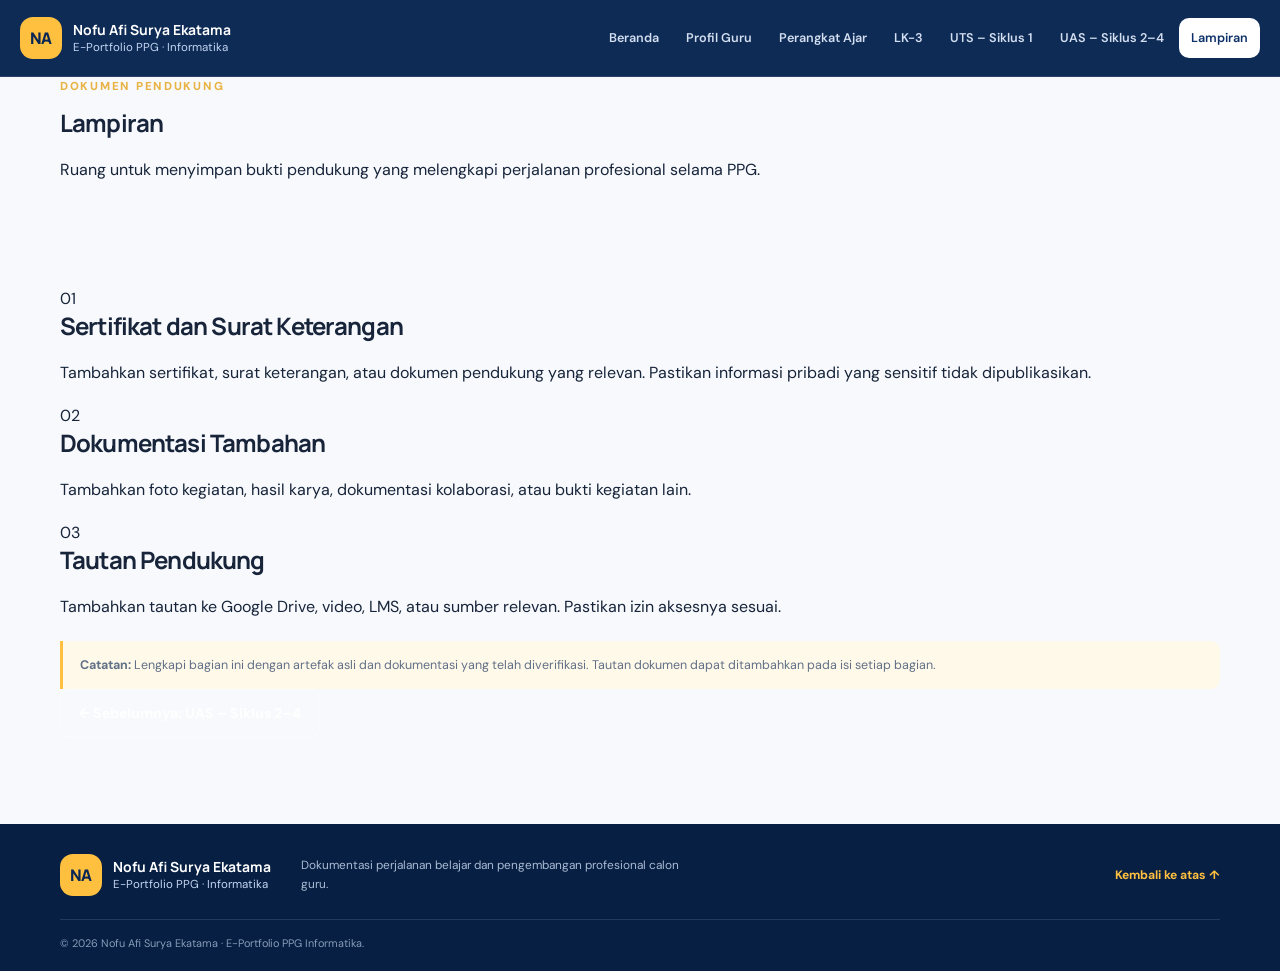
==== lampiran.html @ ca3ac175 "Add Lampiran portfolio page" ====
<!doctype html>
<html lang="id">
<head>
  <meta charset="utf-8">
  <meta name="viewport" content="width=device-width, initial-scale=1">
  <meta name="description" content="Lampiran — E-Portfolio PPG Informatika Nofu Afi Surya Ekatama.">
  <meta name="theme-color" content="#0b2f68">
  <title>Lampiran | E-Portfolio PPG Informatika</title>
  <link rel="stylesheet" href="style.css">
</head>
<body>
  <a class="skip-link" href="#konten">Lewati ke konten</a>
  <header class="site-header"><div class="nav-wrap">
    <a class="brand" href="index.html" aria-label="E-Portfolio Nofu Afi Surya Ekatama">
      <span class="brand-mark">NA</span><span class="brand-text"><strong>Nofu Afi Surya Ekatama</strong><small>E-Portfolio PPG · Informatika</small></span>
    </a>
    <button class="menu-toggle" id="menuToggle" aria-label="Buka navigasi" aria-expanded="false">☰</button>
    <nav class="main-nav" id="mainNav" aria-label="Navigasi utama">
        <a href="index.html">Beranda</a>
        <a href="profil.html">Profil Guru</a>
        <a href="perangkat-ajar.html">Perangkat Ajar</a>
        <a href="lk3.html">LK-3</a>
        <a href="uts-siklus-1.html">UTS – Siklus 1</a>
        <a href="uas-siklus-2-4.html">UAS – Siklus 2–4</a>
        <a class="active" href="lampiran.html">Lampiran</a>
    </nav>
  </div></header>
  <main id="konten">
    <section class="detail-hero"><div class="container">
      <p class="section-label">DOKUMEN PENDUKUNG</p><h1>Lampiran</h1><p>Ruang untuk menyimpan bukti pendukung yang melengkapi perjalanan profesional selama PPG.</p>
    </div></section>
    <section class="section detail-section"><div class="container detail-list">
      <article class="detail-card">
        <div class="detail-index">01</div>
        <div><h2>Sertifikat dan Surat Keterangan</h2>
        <p>Tambahkan sertifikat, surat keterangan, atau dokumen pendukung yang relevan. Pastikan informasi pribadi yang sensitif tidak dipublikasikan.</p>
        </div>
      </article>
      <article class="detail-card">
        <div class="detail-index">02</div>
        <div><h2>Dokumentasi Tambahan</h2>
        <p>Tambahkan foto kegiatan, hasil karya, dokumentasi kolaborasi, atau bukti kegiatan lain.</p>
        </div>
      </article>
      <article class="detail-card">
        <div class="detail-index">03</div>
        <div><h2>Tautan Pendukung</h2>
        <p>Tambahkan tautan ke Google Drive, video, LMS, atau sumber relevan. Pastikan izin aksesnya sesuai.</p>
        </div>
      </article>
      <p class="content-note"><strong>Catatan:</strong> Lengkapi bagian ini dengan artefak asli dan dokumentasi yang telah diverifikasi. Tautan dokumen dapat ditambahkan pada isi setiap bagian.</p>
      <div class="page-navigation"><a class="button outline-light" href="uas-siklus-2-4.html">← Sebelumnya: UAS – Siklus 2–4</a></div>
    </div></section>
  </main>
  <footer class="site-footer"><div class="container footer-inner">
    <a class="brand footer-brand" href="index.html"><span class="brand-mark">NA</span><span class="brand-text"><strong>Nofu Afi Surya Ekatama</strong><small>E-Portfolio PPG · Informatika</small></span></a>
    <p>Dokumentasi perjalanan belajar dan pengembangan profesional calon guru.</p><a class="back-top" href="#">Kembali ke atas ↑</a>
  </div><div class="container copyright">© <span id="year">2026</span> Nofu Afi Surya Ekatama · E-Portfolio PPG Informatika.</div></footer>
  <script src="script.js"></script>
</body></html>
---- style.css ----
@import url('https://fonts.googleapis.com/css2?family=DM+Sans:wght@400;500;600;700&family=Manrope:wght@400;500;600;700;800&display=swap');

:root {
  --navy: #0b2f68;
  --navy-deep: #082754;
  --blue: #154b91;
  --gold: #ffbf3f;
  --ink: #17243a;
  --muted: #64748b;
  --paper: #f7f9fc;
  --line: #e5eaf2;
  --white: #ffffff;
  --radius: 22px;
  --shadow: 0 18px 48px rgba(20, 45, 82, .09);
}
* { box-sizing: border-box; }
html { scroll-behavior: smooth; scroll-padding-top: 88px; }
body { margin: 0; font-family: "DM Sans", Arial, sans-serif; color: var(--ink); background: var(--paper); line-height: 1.65; }
a { color: inherit; text-decoration: none; }
button { font: inherit; }
.container { width: min(1160px, calc(100% - 48px)); margin: 0 auto; }
.skip-link { position: absolute; left: -9999px; top: 10px; z-index: 1000; background: white; padding: 10px 14px; border-radius: 8px; }
.skip-link:focus { left: 10px; }
.site-header { position: sticky; top: 0; z-index: 100; color: white; background: rgba(7, 37, 81, .97); border-bottom: 1px solid rgba(255,255,255,.1); backdrop-filter: blur(14px); }
.nav-wrap { width: min(1240px, calc(100% - 40px)); min-height: 76px; margin: auto; display: flex; align-items: center; justify-content: space-between; gap: 24px; }
.brand { display: flex; align-items: center; gap: 11px; flex-shrink: 0; }
.brand-mark { display: grid; place-items: center; width: 42px; height: 42px; color: var(--navy-deep); background: var(--gold); border-radius: 13px; font-family: Manrope, sans-serif; font-weight: 800; letter-spacing: -.05em; }
.brand-text { display: flex; flex-direction: column; line-height: 1.25; }
.brand-text strong { font-family: Manrope, sans-serif; font-size: .87rem; }
.brand-text small { color: #c3d5f1; font-size: .72rem; margin-top: 3px; }
.main-nav { display: flex; align-items: center; gap: 3px; }
.main-nav a { color: #d3def0; font-weight: 600; font-size: .79rem; padding: 10px 12px; border-radius: 10px; transition: .2s ease; white-space: nowrap; }
.main-nav a:hover, .main-nav a.active { color: var(--navy); background: white; }
.menu-toggle { display: none; border: 1px solid rgba(255,255,255,.25); background: transparent; color: white; border-radius: 10px; padding: 8px 12px; cursor: pointer; }
.hero { position: relative; overflow: hidden; color: white; background: linear-gradient(115deg, #0b2f68 0%, #103f82 58%, #18519a 100%); }
.hero-pattern { position: absolute; inset: 0; pointer-events: none; opacity: .2; background-image: radial-gradient(rgba(255,255,255,.55) .8px, transparent .8px); background-size: 20px 20px; mask-image: linear-gradient(90deg, transparent 25%, black 100%); }
.hero-grid { position: relative; display: grid; grid-template-columns: 1.2fr .8fr; gap: 50px; align-items: center; padding-top: 74px; padding-bottom: 65px; }
.hero-copy { max-width: 690px; }
.eyebrows { display: flex; flex-wrap: wrap; gap: 8px; margin-bottom: 26px; }
.eyebrows span { font-size: .75rem; font-weight: 700; color: #f7faff; border: 1px solid rgba(255,255,255,.25); background: rgba(255,255,255,.08); padding: 5px 12px; border-radius: 999px; }
.overline, .section-label { font-size: .72rem; font-weight: 800; letter-spacing: .15em; color: #e8b344; margin: 0 0 13px; }
h1, h2, h3, p { margin-top: 0; }
h1, h2, h3 { font-family: Manrope, "DM Sans", sans-serif; line-height: 1.18; letter-spacing: -.035em; }
.hero h1 { font-size: clamp(2.55rem, 4.6vw, 4.4rem); margin-bottom: 22px; font-weight: 800; }
.hero h1 em { color: var(--gold); font-style: normal; }
.hero-copy h2 { font-size: 1.2rem; margin-bottom: 3px; letter-spacing: -.02em; }
.role { color: #ffcf64; font-weight: 700; margin-bottom: 17px; }
.intro { max-width: 650px; color: #e0eafb; font-size: 1.02rem; line-height: 1.85; }
.hero-actions { display: flex; flex-wrap: wrap; gap: 12px; margin-top: 27px; }
.button { display: inline-flex; align-items: center; justify-content: center; gap: 10px; min-height: 46px; padding: 12px 18px; border-radius: 11px; font-weight: 700; font-size: .88rem; transition: transform .2s, box-shadow .2s, background .2s; }
.button:hover { transform: translateY(-2px); }
.button.primary { color: #18345b; background: var(--gold); box-shadow: 0 8px 22px rgba(255,191,63,.18); }
.button.primary:hover { background: #ffd16d; }
.button.outline-light { border: 1px solid rgba(255,255,255,.38); color: white; background: rgba(255,255,255,.04); }
.button.outline-light:hover { background: rgba(255,255,255,.12); }
.hero-note { margin-top: 27px; color: #c9d9f0; font-size: .78rem; display: flex; align-items: center; gap: 9px; }
.status-dot { width: 8px; height: 8px; background: #79d6ad; border-radius: 50%; box-shadow: 0 0 0 4px rgba(121,214,173,.12); }
.hero-visual { position: relative; width: min(100%, 390px); justify-self: center; padding: 12px 16px 24px 0; }
.photo-frame { position: relative; z-index: 2; aspect-ratio: 4 / 4.55; padding: 10px; background: white; border-radius: 23px; box-shadow: 20px 20px 0 rgba(255,191,63,.78); transform: rotate(1deg); }
.photo-placeholder { height: 100%; width: 100%; display: flex; flex-direction: column; align-items: center; justify-content: center; gap: 12px; text-align: center; border-radius: 15px; color: #45618a; background: linear-gradient(145deg, #eaf0f8, #d7e2f0); padding: 25px; }
.avatar-symbol { display: grid; place-items: center; width: 125px; height: 125px; border-radius: 50%; color: #9aabc4; background: rgba(255,255,255,.55); }
.avatar-symbol svg { width: 90px; }
.photo-placeholder strong { color: #28436c; font-family: Manrope, sans-serif; font-size: 1rem; }
.photo-placeholder span { max-width: 190px; font-size: .75rem; }
.frame-label { position: absolute; bottom: 22px; left: 22px; padding: 7px 10px; border-radius: 7px; color: white; background: var(--navy); font-size: .6rem; letter-spacing: .11em; font-weight: 800; }
.floating-card { position: absolute; z-index: 3; bottom: 0; left: -42px; display: flex; align-items: center; gap: 11px; padding: 14px 16px; background: white; color: var(--ink); border-radius: 15px; box-shadow: var(--shadow); }
.floating-icon { display: grid; place-items: center; width: 35px; height: 35px; border-radius: 11px; color: #8b5d00; background: #fff1c9; font-size: 1.2rem; }
.floating-card span:last-child { display: flex; flex-direction: column; line-height: 1.4; }
.floating-card strong { font-size: .77rem; }
.floating-card small { color: var(--muted); font-size: .66rem; margin-top: 3px; }
.decor { position: absolute; border: 1px solid rgba(255,255,255,.2); border-radius: 50%; }
.decor-one { width: 150px; height: 150px; top: -18px; right: -23px; }
.decor-two { width: 75px; height: 75px; bottom: 34px; right: -45px; }
.hero-bottom { position: relative; display: flex; align-items: center; gap: 13px; border-top: 1px solid rgba(255,255,255,.16); padding-top: 19px; padding-bottom: 20px; color: #c8d8ef; font-size: .75rem; }
.bottom-separator { color: var(--gold); }
.section { padding: 86px 0; }
.welcome { padding-top: 0; }
.welcome-card { position: relative; display: grid; grid-template-columns: .85fr 1.15fr; gap: 45px; padding: 38px 42px; background: white; border: 1px solid #edf0f5; border-radius: var(--radius); box-shadow: var(--shadow); transform: translateY(34px); margin-bottom: 34px; }
.welcome-heading h2 { max-width: 420px; margin-bottom: 0; font-size: clamp(1.6rem, 3vw, 2.25rem); }
.welcome-heading h2 span, .section-heading h2 span, .next-card h2 span { color: #2460a7; }
.welcome-copy { align-self: center; color: #5b687c; font-size: .93rem; }
.welcome-copy p { margin-bottom: 13px; }
.text-link, .card-link { display: inline-flex; align-items: center; gap: 9px; color: #174f92; font-weight: 800; font-size: .82rem; }
.section-heading { display: flex; align-items: end; justify-content: space-between; gap: 35px; margin-bottom: 34px; }
.section-heading h2, .next-card h2 { font-size: clamp(1.8rem, 3.2vw, 2.7rem); margin-bottom: 0; max-width: 600px; }
.section-description { max-width: 390px; color: var(--muted); font-size: .88rem; margin-bottom: 2px; }
.journey-section { padding-top: 84px; }
.journey-grid { display: grid; grid-template-columns: repeat(4, 1fr); gap: 17px; }
.journey-card { padding: 25px 22px 22px; border: 1px solid var(--line); border-radius: 18px; background: white; transition: transform .22s, box-shadow .22s; }
.journey-card:hover { transform: translateY(-5px); box-shadow: var(--shadow); }
.card-icon { display: grid; place-items: center; width: 45px; height: 45px; border-radius: 13px; margin-bottom: 24px; font-family: Manrope, sans-serif; font-weight: 800; }
.card-icon.blue { color: #205a9c; background: #e7f0ff; }
.card-icon.gold { color: #8c6200; background: #fff2cb; }
.card-icon.teal { color: #137c79; background: #dff8f2; }
.card-icon.violet { color: #6b4db0; background: #eee8ff; }
.card-tag, .work-category { color: #748198; font-size: .64rem; letter-spacing: .1em; font-weight: 800; margin-bottom: 8px; }
.journey-card h3 { font-size: 1.17rem; margin-bottom: 10px; }
.journey-card p:not(.card-tag) { min-height: 100px; color: var(--muted); font-size: .82rem; line-height: 1.75; }
.card-link { margin-top: 5px; font-size: .76rem; }
.practice-section { color: white; background: var(--navy-deep); position: relative; overflow: hidden; }
.practice-section::after { content: ""; position: absolute; width: 470px; height: 470px; border: 1px solid rgba(255,255,255,.08); border-radius: 50%; right: -140px; top: -210px; box-shadow: 0 0 0 55px rgba(255,255,255,.025), 0 0 0 110px rgba(255,255,255,.02); }
.practice-grid { position: relative; z-index: 1; display: grid; grid-template-columns: 1fr .85fr; gap: 80px; align-items: center; }
.light-label { color: var(--gold); }
.practice-copy h2 { font-size: clamp(1.9rem, 3.4vw, 2.8rem); margin-bottom: 20px; }
.practice-copy h2 span { color: var(--gold); }
.practice-copy > p:not(.section-label) { color: #d2def0; font-size: .92rem; line-height: 1.85; }
.practice-points { display: grid; gap: 18px; margin-top: 28px; }
.practice-points > div { display: flex; gap: 13px; align-items: flex-start; }
.check { display: grid; place-items: center; flex-shrink: 0; width: 27px; height: 27px; border-radius: 50%; color: var(--navy); background: var(--gold); font-size: .85rem; font-weight: 800; }
.practice-points span:last-child { display: flex; flex-direction: column; }
.practice-points strong { font-size: .88rem; }
.practice-points small { color: #b8c9e2; font-size: .78rem; margin-top: 3px; }
.practice-panel { border: 1px solid rgba(255,255,255,.17); border-radius: 19px; background: rgba(255,255,255,.06); overflow: hidden; box-shadow: 0 25px 70px rgba(0,0,0,.12); }
.panel-top { display: flex; align-items: center; gap: 6px; padding: 15px 18px; border-bottom: 1px solid rgba(255,255,255,.12); }
.panel-dot { width: 7px; height: 7px; border-radius: 50%; background: #7186a8; }
.panel-top small { margin-left: auto; color: #b5c7e2; font-size: .6rem; letter-spacing: .12em; }
.panel-content { padding: 34px 30px 29px; }
.panel-number { color: var(--gold); font-size: .67rem; font-weight: 800; letter-spacing: .12em; }
.panel-content h3 { font-size: 1.55rem; margin: 16px 0 12px; }
.panel-content p { color: #d0dced; font-size: .86rem; line-height: 1.85; }
.panel-line { width: 55px; height: 3px; background: var(--gold); border-radius: 3px; margin: 25px 0 17px; }
.panel-caption { color: #b7c9e2; font-size: .7rem; }
.works-section { background: #fff; }
.work-list { display: grid; gap: 14px; }
.work-item { display: grid; grid-template-columns: 62px 1fr; gap: 20px; padding: 24px; border: 1px solid var(--line); border-radius: 17px; background: #fff; }
.work-number { display: grid; place-items: center; width: 52px; height: 52px; border-radius: 15px; color: #1b5599; background: #edf4ff; font-family: Manrope, sans-serif; font-weight: 800; font-size: 1.1rem; }
.work-category { display: block; margin-bottom: 5px; }
.work-content h3 { margin-bottom: 8px; font-size: 1.18rem; }
.work-content p { max-width: 850px; color: var(--muted); font-size: .86rem; margin-bottom: 13px; }
.pills { display: flex; flex-wrap: wrap; gap: 7px; }
.pills span { color: #4f6179; background: #f2f5f9; padding: 4px 9px; border-radius: 999px; font-size: .67rem; font-weight: 600; }
.content-note { margin: 20px 0 0; padding: 14px 17px; border-left: 3px solid var(--gold); color: #617087; background: #fff9e9; font-size: .78rem; border-radius: 0 9px 9px 0; }
.reflection-section { background: #f0f4fa; }
.reflection-inner { max-width: 850px; text-align: center; }
.reflection-quote { height: 58px; color: #e5b23f; font-family: Georgia, serif; font-size: 6rem; line-height: 1; }
.reflection-inner h2 { font-size: clamp(1.7rem, 3.4vw, 2.65rem); line-height: 1.4; margin-bottom: 22px; }
.reflection-inner h2 span { color: #245d9f; }
.reflection-text { max-width: 690px; margin: 0 auto 19px; color: #637087; font-size: .92rem; }
.reflection-signature { color: #1a4c89; font-weight: 800; font-size: .83rem; }
.next-section { padding: 65px 0; }
.next-card { display: flex; justify-content: space-between; align-items: center; gap: 35px; padding: 36px 40px; border: 1px solid var(--line); border-radius: var(--radius); background: white; }
.next-card h2 { font-size: clamp(1.6rem, 2.8vw, 2.2rem); margin-bottom: 10px; }
.next-card p:not(.section-label) { color: var(--muted); max-width: 720px; font-size: .85rem; margin-bottom: 0; }
.next-card .section-label { margin-bottom: 9px; }
.site-footer { color: #d2deef; background: #071f43; padding: 30px 0 18px; }
.footer-inner { display: grid; grid-template-columns: auto 1fr auto; align-items: center; gap: 30px; padding-bottom: 23px; }
.footer-brand .brand-text strong { color: white; }
.footer-inner > p { max-width: 400px; margin: 0; color: #aabbd4; font-size: .74rem; }
.back-top { color: var(--gold); font-weight: 700; font-size: .76rem; white-space: nowrap; }
.copyright { border-top: 1px solid rgba(255,255,255,.12); padding-top: 15px; color: #879cb9; font-size: .68rem; }
@media (max-width: 1080px) {
  .nav-wrap { width: min(100% - 30px, 1240px); }
  .main-nav a { padding: 9px 8px; font-size: .72rem; }
  .brand-text strong { font-size: .78rem; }
  .hero-grid { gap: 28px; }
  .journey-grid { grid-template-columns: repeat(2, 1fr); }
  .journey-card p:not(.card-tag) { min-height: 65px; }
  .practice-grid { gap: 45px; }
}
@media (max-width: 800px) {
  .nav-wrap { min-height: 68px; }
  .menu-toggle { display: block; }
  .main-nav { display: none; position: absolute; left: 15px; right: 15px; top: calc(100% + 1px); padding: 10px; flex-direction: column; align-items: stretch; background: #082754; border: 1px solid rgba(255,255,255,.14); border-radius: 0 0 15px 15px; box-shadow: 0 20px 35px rgba(0,0,0,.2); }
  .main-nav.open { display: flex; }
  .main-nav a { font-size: .84rem; padding: 11px 13px; }
  .hero-grid { grid-template-columns: 1fr; padding-top: 53px; gap: 44px; }
  .hero-copy { max-width: 100%; }
  .hero-visual { width: min(76%, 340px); margin-bottom: 20px; }
  .floating-card { left: -25px; }
  .hero-bottom { flex-wrap: wrap; }
  .welcome-card { grid-template-columns: 1fr; gap: 20px; padding: 28px; }
  .section-heading { align-items: flex-start; flex-direction: column; gap: 13px; }
  .section-description { max-width: 650px; }
  .practice-grid { grid-template-columns: 1fr; gap: 35px; }
  .practice-panel { max-width: 580px; }
  .next-card { align-items: flex-start; flex-direction: column; padding: 29px; }
  .footer-inner { grid-template-columns: 1fr; gap: 17px; }
}
@media (max-width: 520px) {
  .container { width: calc(100% - 32px); }
  .nav-wrap { width: calc(100% - 28px); }
  .brand-mark { width: 38px; height: 38px; }
  .brand-text strong { font-size: .73rem; }
  .brand-text small { font-size: .65rem; }
  .hero-grid { padding-top: 42px; padding-bottom: 43px; }
  .hero h1 { font-size: clamp(2.35rem, 11vw, 3.2rem); }
  .hero-copy h2 { font-size: 1.05rem; }
  .intro { font-size: .92rem; }
  .hero-visual { width: 78%; }
  .floating-card { left: -22px; padding: 10px 11px; }
  .floating-card strong { font-size: .69rem; }
  .floating-card small { font-size: .59rem; }
  .avatar-symbol { width: 95px; height: 95px; }
  .avatar-symbol svg { width: 72px; }
  .section { padding: 61px 0; }
  .welcome { padding-top: 0; }
  .welcome-card { transform: translateY(24px); padding: 23px; }
  .journey-section { padding-top: 70px; }
  .journey-grid { grid-template-columns: 1fr; }
  .journey-card { padding: 22px; }
  .journey-card p:not(.card-tag) { min-height: auto; }
  .work-item { grid-template-columns: 42px 1fr; gap: 13px; padding: 17px; }
  .work-number { width: 40px; height: 40px; border-radius: 12px; }
  .work-content h3 { font-size: 1.02rem; }
  .work-content p { font-size: .8rem; }
  .panel-content { padding: 26px 22px; }
  .reflection-inner h2 { font-size: 1.55rem; }
  .next-section { padding: 42px 0; }
  .hero-bottom { font-size: .68rem; gap: 8px; }
}
@media (prefers-reduced-motion: reduce) {
  html { scroll-behavior: auto; }
  *, *::before, *::after { transition-duration: .01ms !important; animation-duration: .01ms !important; }
}
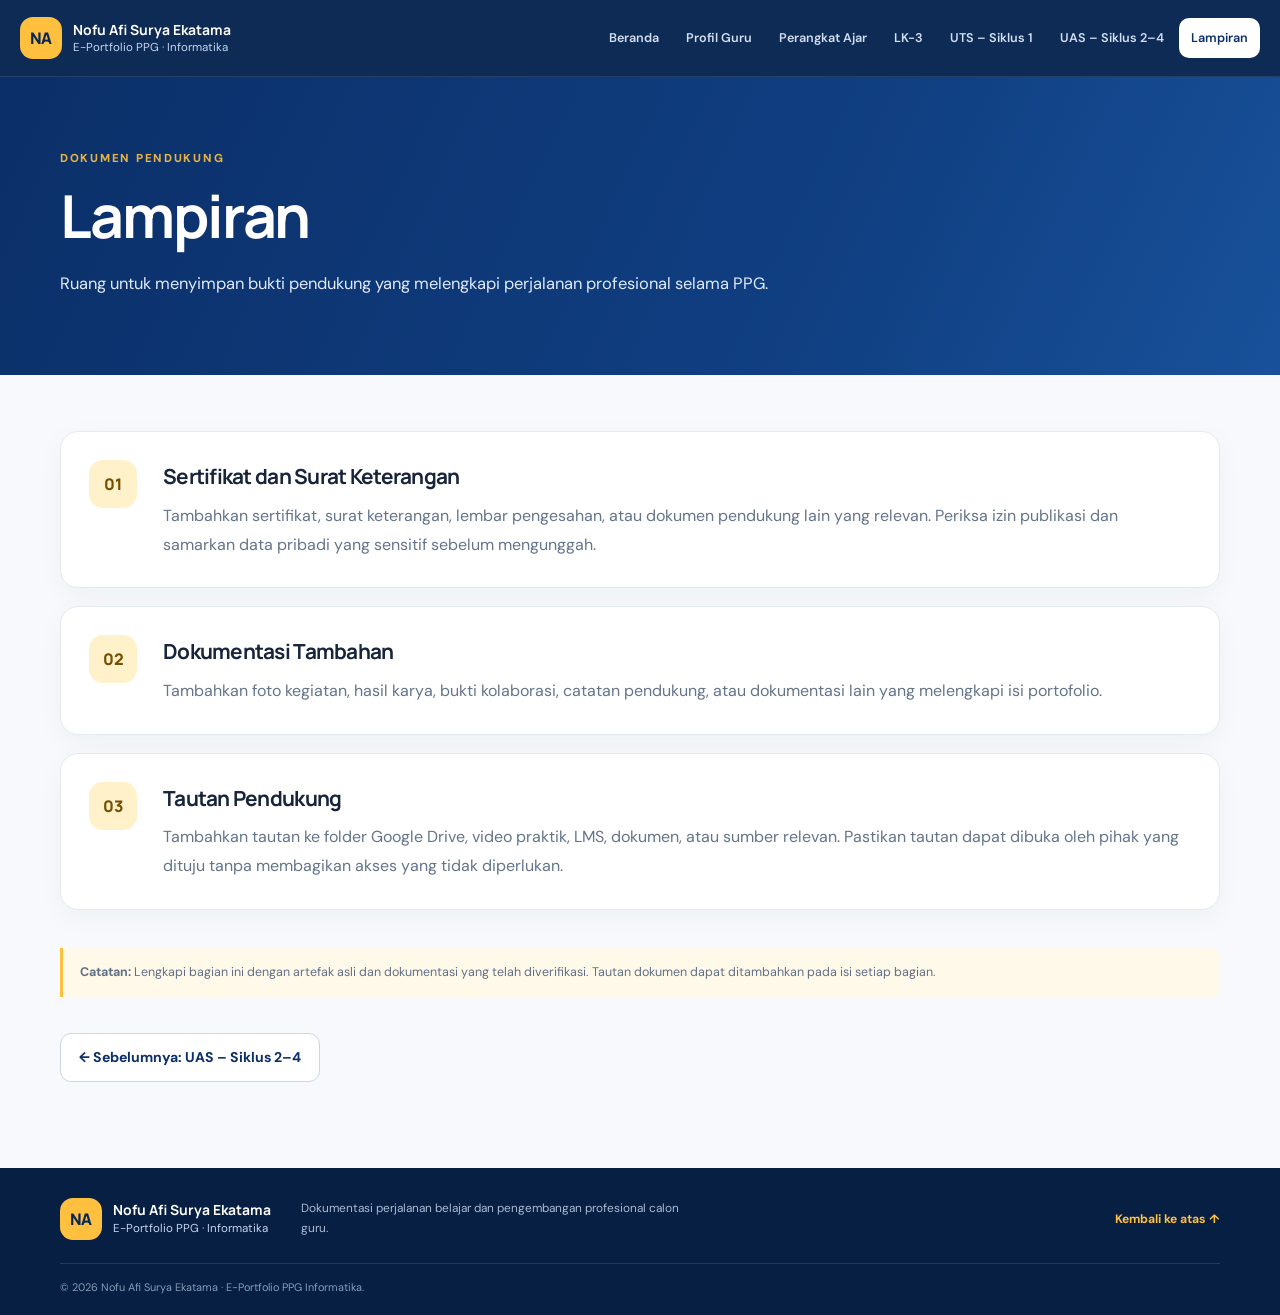
==== commit 548aa477: "Refine portfolio requirements and evidence sections" ====
--- a/lampiran.html
+++ b/lampiran.html
@@ -33,19 +33,19 @@
       <article class="detail-card">
         <div class="detail-index">01</div>
         <div><h2>Sertifikat dan Surat Keterangan</h2>
-        <p>Tambahkan sertifikat, surat keterangan, atau dokumen pendukung yang relevan. Pastikan informasi pribadi yang sensitif tidak dipublikasikan.</p>
+        <p>Tambahkan sertifikat, surat keterangan, lembar pengesahan, atau dokumen pendukung lain yang relevan. Periksa izin publikasi dan samarkan data pribadi yang sensitif sebelum mengunggah.</p>
         </div>
       </article>
       <article class="detail-card">
         <div class="detail-index">02</div>
         <div><h2>Dokumentasi Tambahan</h2>
-        <p>Tambahkan foto kegiatan, hasil karya, dokumentasi kolaborasi, atau bukti kegiatan lain.</p>
+        <p>Tambahkan foto kegiatan, hasil karya, bukti kolaborasi, catatan pendukung, atau dokumentasi lain yang melengkapi isi portofolio.</p>
         </div>
       </article>
       <article class="detail-card">
         <div class="detail-index">03</div>
         <div><h2>Tautan Pendukung</h2>
-        <p>Tambahkan tautan ke Google Drive, video, LMS, atau sumber relevan. Pastikan izin aksesnya sesuai.</p>
+        <p>Tambahkan tautan ke folder Google Drive, video praktik, LMS, dokumen, atau sumber relevan. Pastikan tautan dapat dibuka oleh pihak yang dituju tanpa membagikan akses yang tidak diperlukan.</p>
         </div>
       </article>
       <p class="content-note"><strong>Catatan:</strong> Lengkapi bagian ini dengan artefak asli dan dokumentasi yang telah diverifikasi. Tautan dokumen dapat ditambahkan pada isi setiap bagian.</p>
--- a/style.css
+++ b/style.css
@@ -212,3 +212,25 @@
   html { scroll-behavior: auto; }
   *, *::before, *::after { transition-duration: .01ms !important; animation-duration: .01ms !important; }
 }
+
+
+/* Halaman detail portofolio */
+.detail-hero { color: white; background: linear-gradient(115deg, #0b2f68 0%, #103f82 65%, #18519a 100%); padding: 72px 0 76px; }
+.detail-hero h1 { font-size: clamp(2.3rem, 5vw, 3.7rem); margin: 0 0 18px; }
+.detail-hero p:not(.section-label) { max-width: 760px; color: #e0eafb; font-size: 1.03rem; line-height: 1.85; margin-bottom: 0; }
+.detail-section { padding-top: 56px; }
+.detail-list { display: grid; gap: 18px; }
+.detail-card { display: grid; grid-template-columns: 54px 1fr; gap: 20px; padding: 28px; border: 1px solid var(--line); border-radius: 18px; background: white; box-shadow: 0 8px 28px rgba(20,45,82,.04); }
+.detail-index { display: grid; place-items: center; width: 48px; height: 48px; border-radius: 14px; background: #fff1c9; color: #765000; font-family: Manrope,sans-serif; font-weight: 800; }
+.detail-card h2 { font-size: 1.3rem; margin: 4px 0 13px; }
+.detail-card p { color: var(--muted); margin: 0 0 9px; line-height: 1.8; }
+.detail-card p:last-child { margin-bottom: 0; }
+.page-navigation { display: flex; justify-content: space-between; align-items: center; flex-wrap: wrap; gap: 12px; margin-top: 18px; }
+.page-navigation .outline-light { color: var(--navy); border-color: #c9d6e8; background: white; }
+.page-navigation .outline-light:hover { background: #eef4fc; }
+@media (max-width: 760px) {
+  .detail-hero { padding: 52px 0 56px; }
+  .detail-card { grid-template-columns: 1fr; padding: 22px; gap: 12px; }
+  .page-navigation { align-items: stretch; flex-direction: column; }
+  .page-navigation .button { width: 100%; }
+}
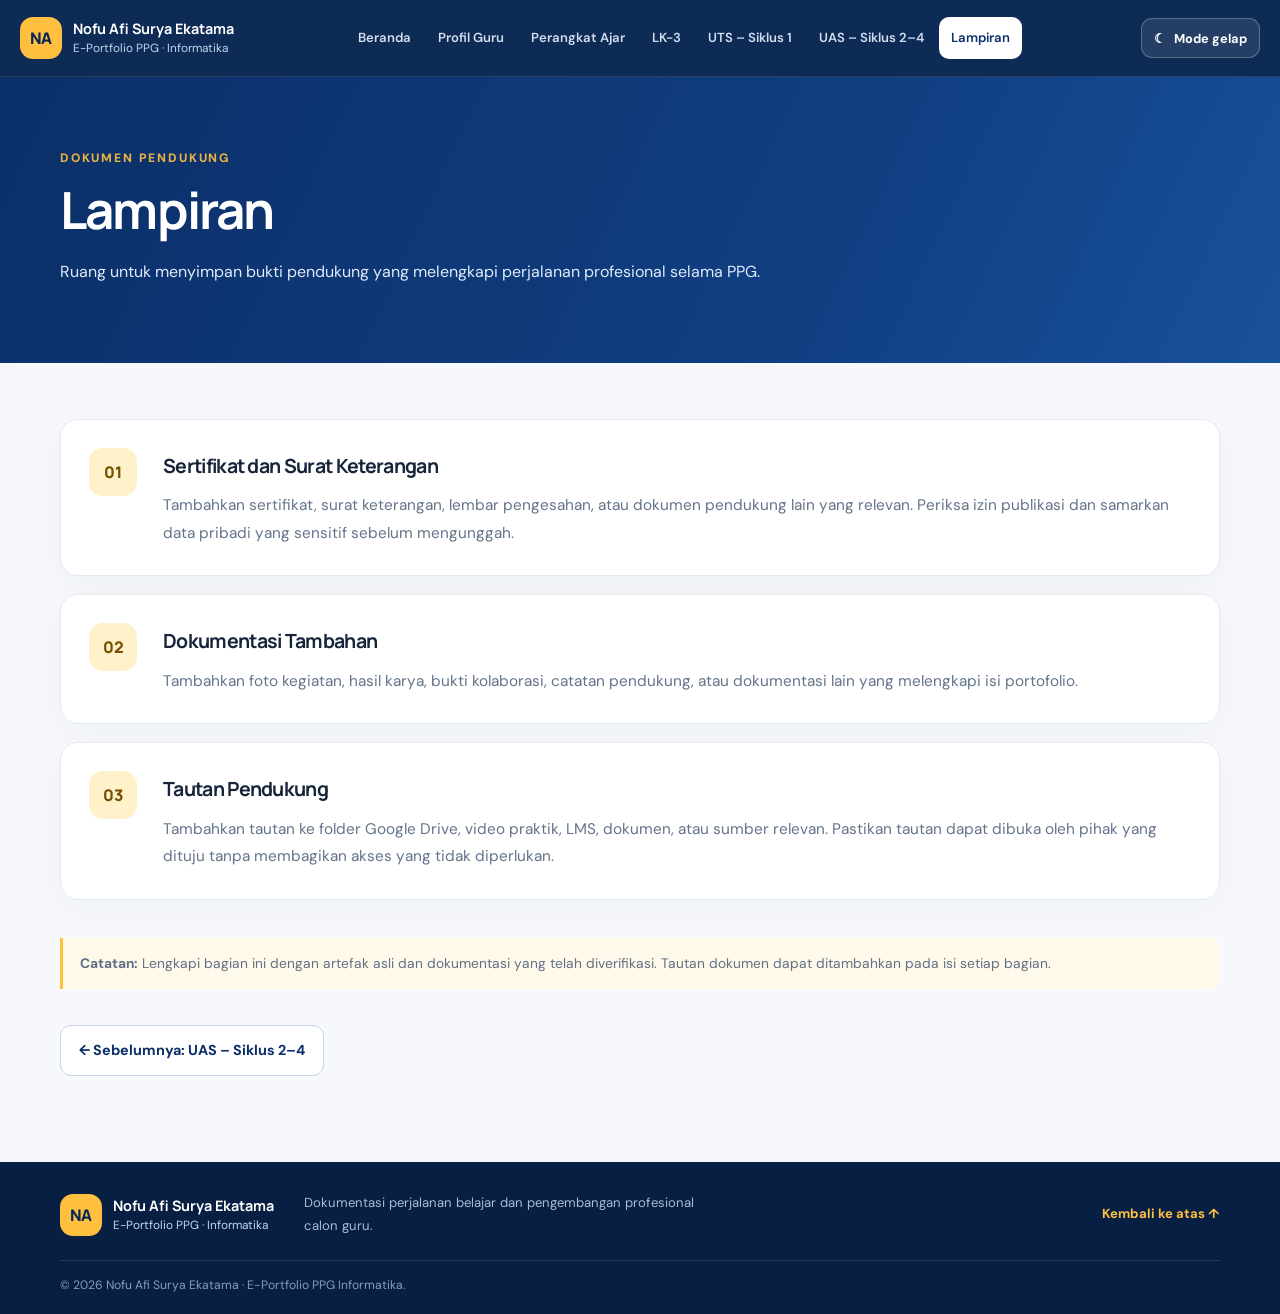
==== commit a1a64bd6: "Refresh shared portfolio script cache" ====
--- a/lampiran.html
+++ b/lampiran.html
@@ -56,5 +56,5 @@
     <a class="brand footer-brand" href="index.html"><span class="brand-mark">NA</span><span class="brand-text"><strong>Nofu Afi Surya Ekatama</strong><small>E-Portfolio PPG · Informatika</small></span></a>
     <p>Dokumentasi perjalanan belajar dan pengembangan profesional calon guru.</p><a class="back-top" href="#">Kembali ke atas ↑</a>
   </div><div class="container copyright">© <span id="year">2026</span> Nofu Afi Surya Ekatama · E-Portfolio PPG Informatika.</div></footer>
-  <script src="script.js"></script>
+  <script src="script.js?v=20261021"></script>
 </body></html>
--- a/style.css
+++ b/style.css
@@ -234,3 +234,328 @@
   .page-navigation { align-items: stretch; flex-direction: column; }
   .page-navigation .button { width: 100%; }
 }
+
+
+/* Editor konten portofolio: konsisten dengan palet UMS */
+.editor-toolbar { position: relative; z-index: 10; background: #fff; border-bottom: 1px solid #e5eaf2; box-shadow: 0 6px 20px rgba(8,39,84,.05); }
+.editor-toolbar-inner { width: min(1160px, calc(100% - 40px)); margin: auto; padding: 17px 0 12px; display: flex; align-items: center; justify-content: space-between; gap: 18px; }
+.editor-copy { display: flex; flex-direction: column; gap: 3px; min-width: 185px; }
+.editor-copy strong { color: var(--navy-deep); font-family: Manrope,sans-serif; font-size: .9rem; }
+.editor-copy span { color: var(--muted); font-size: .72rem; line-height: 1.5; }
+.editor-actions { display: flex; flex-wrap: wrap; align-items: center; gap: 7px; }
+.editor-btn { border: 1px solid #d8e1ee; background: #fff; color: #1a3d6b; padding: 9px 12px; border-radius: 9px; font-weight: 700; font-size: .75rem; cursor: pointer; transition: background .2s, transform .2s; }
+.editor-btn:hover { background: #f0f5fc; transform: translateY(-1px); }
+.editor-btn.editor-primary { background: var(--navy); color: #fff; border-color: var(--navy); }
+.editor-btn.editor-primary:hover { background: #174985; }
+.editor-btn.editor-muted { color: #5b687c; }
+.editor-notice { width: min(1160px, calc(100% - 40px)); margin: 0 auto; padding: 0 0 12px; color: #66758b; font-size: .72rem; line-height: 1.6; }
+.editable-field[contenteditable="true"] { outline: 2px dashed #d7a82f; outline-offset: 4px; border-radius: 3px; cursor: text; }
+.remove-content-card { margin-top: 12px; padding: 7px 10px; border: 1px solid #efd1d1; border-radius: 8px; background: #fff8f8; color: #9f3535; font: inherit; font-size: .75rem; cursor: pointer; }
+.local-files-section { padding: 42px 0; background: #f0f5fc; }
+.local-files-section h2 { font-size: clamp(1.4rem,2.5vw,2rem); color: var(--navy-deep); }
+.local-file-list { display: grid; gap: 10px; }
+.local-file-row { display: flex; align-items: center; gap: 14px; padding: 14px 16px; border: 1px solid #e0e7f1; border-radius: 12px; background: #fff; }
+.local-file-link { color: #174f92; font-weight: 800; overflow-wrap: anywhere; }
+.local-file-row span { color: var(--muted); font-size: .75rem; margin-left: auto; }
+@media (max-width: 900px) {
+  .editor-toolbar-inner { align-items: flex-start; flex-direction: column; }
+  .editor-actions { width: 100%; }
+}
+@media (max-width: 560px) {
+  .editor-actions { display: grid; grid-template-columns: repeat(2,minmax(0,1fr)); }
+  .editor-btn { min-height: 40px; }
+  .local-file-row { align-items: flex-start; flex-direction: column; gap: 7px; }
+  .local-file-row span { margin-left: 0; }
+}
+
+
+/* Tipografi dan sistem tema: biru UMS, emas, putih; terang/gelap */
+:root {
+  color-scheme: light;
+  --page-bg: #f6f8fc;
+  --surface: #ffffff;
+  --surface-soft: #edf3fb;
+  --text-main: #17243a;
+  --text-muted: #64748b;
+  --border-color: #e1e8f2;
+  --heading-color: #102d55;
+}
+html { color-scheme: light; }
+body { background: var(--page-bg); color: var(--text-main); font-family: "DM Sans", "Segoe UI", sans-serif; }
+h1, h2, h3, .brand-text strong, .editor-copy strong { font-family: "Manrope", "DM Sans", "Segoe UI", sans-serif; }
+h1, h2, h3 { text-wrap: pretty; }
+p { text-wrap: pretty; }
+button, a { -webkit-tap-highlight-color: transparent; }
+.theme-toggle {
+  display: inline-flex; align-items: center; justify-content: center; gap: 8px;
+  flex: 0 0 auto; min-height: 40px; padding: 9px 12px; margin-left: 8px;
+  color: #fff; background: rgba(255,255,255,.09);
+  border: 1px solid rgba(255,255,255,.25); border-radius: 11px;
+  font: 700 .76rem "DM Sans", sans-serif; cursor: pointer; white-space: nowrap;
+  transition: background .2s ease, border-color .2s ease, transform .2s ease;
+}
+.theme-toggle:hover { background: rgba(255,255,255,.17); transform: translateY(-1px); }
+.theme-toggle:focus-visible { outline: 3px solid var(--gold); outline-offset: 3px; }
+html[data-theme="dark"] {
+  color-scheme: dark;
+  --page-bg: #0b1220;
+  --surface: #121d30;
+  --surface-soft: #17253b;
+  --text-main: #e7edf7;
+  --text-muted: #a8b6cc;
+  --border-color: #2a3a52;
+  --heading-color: #edf4ff;
+}
+html[data-theme="dark"] body { background: var(--page-bg); color: var(--text-main); }
+html[data-theme="dark"] .site-header { background: rgba(5, 17, 37, .97); }
+html[data-theme="dark"] .welcome-card,
+html[data-theme="dark"] .journey-card,
+html[data-theme="dark"] .work-item,
+html[data-theme="dark"] .detail-card,
+html[data-theme="dark"] .editor-toolbar,
+html[data-theme="dark"] .local-file-row,
+html[data-theme="dark"] .practice-panel { background: var(--surface); border-color: var(--border-color); color: var(--text-main); }
+html[data-theme="dark"] .welcome-heading h2,
+html[data-theme="dark"] .journey-card h3,
+html[data-theme="dark"] .work-content h3,
+html[data-theme="dark"] .detail-card h2,
+html[data-theme="dark"] .local-files-section h2 { color: var(--heading-color); }
+html[data-theme="dark"] .welcome-copy,
+html[data-theme="dark"] .section-description,
+html[data-theme="dark"] .journey-card p:not(.card-tag),
+html[data-theme="dark"] .work-content p,
+html[data-theme="dark"] .detail-card p,
+html[data-theme="dark"] .editor-copy span,
+html[data-theme="dark"] .editor-notice,
+html[data-theme="dark"] .local-file-row span { color: var(--text-muted); }
+html[data-theme="dark"] .works-section { background: #0e1727; }
+html[data-theme="dark"] .local-files-section { background: #0e1727; }
+html[data-theme="dark"] .journey-card,
+html[data-theme="dark"] .work-item { box-shadow: none; }
+html[data-theme="dark"] .card-icon.blue { background: #1b365a; color: #a9d0ff; }
+html[data-theme="dark"] .card-icon.gold { background: #40351b; color: #ffda82; }
+html[data-theme="dark"] .card-icon.teal { background: #163c3b; color: #91e5d7; }
+html[data-theme="dark"] .card-icon.violet { background: #30264e; color: #d0bcff; }
+html[data-theme="dark"] .detail-index { background: #40351b; color: #ffda82; }
+html[data-theme="dark"] .page-navigation .outline-light { color: #e7edf7; border-color: #40516c; background: #17253b; }
+html[data-theme="dark"] .page-navigation .outline-light:hover { background: #21334e; }
+html[data-theme="dark"] .editor-btn { background: #17253b; color: #e7edf7; border-color: #3a4c66; }
+html[data-theme="dark"] .editor-btn:hover { background: #21334e; }
+html[data-theme="dark"] .editor-btn.editor-primary { background: #174b8d; border-color: #2864aa; color: #fff; }
+html[data-theme="dark"] .editor-btn.editor-muted { color: #c0cce0; }
+html[data-theme="dark"] .remove-content-card { background: #351e28; border-color: #6e3544; color: #ffb8c5; }
+html[data-theme="dark"] .photo-placeholder { background: linear-gradient(145deg, #24344b, #17253b); color: #c5d5ec; }
+html[data-theme="dark"] .photo-placeholder strong { color: #edf4ff; }
+html[data-theme="dark"] .avatar-symbol { color: #a8bdd9; background: rgba(255,255,255,.08); }
+html[data-theme="dark"] .floating-card { background: #121d30; color: #e7edf7; }
+html[data-theme="dark"] .floating-card small { color: #a8b6cc; }
+html[data-theme="dark"] .floating-icon { background: #40351b; color: #ffda82; }
+html[data-theme="dark"] .text-link,
+html[data-theme="dark"] .card-link,
+html[data-theme="dark"] .local-file-link { color: #8dc2ff; }
+html[data-theme="dark"] .editor-toolbar { box-shadow: 0 6px 20px rgba(0,0,0,.16); }
+html[data-theme="dark"] .editor-copy strong { color: #edf4ff; }
+html[data-theme="dark"] .theme-toggle { background: rgba(255,255,255,.12); }
+@media (max-width: 1100px) {
+  .nav-wrap { gap: 12px; }
+  .theme-toggle { margin-left: 0; }
+}
+@media (max-width: 760px) {
+  .theme-toggle { position: absolute; right: 76px; top: 18px; min-height: 38px; padding: 8px 10px; }
+  .nav-wrap { position: relative; padding-right: 0; }
+  .site-header .main-nav.open { padding-top: 8px; }
+}
+
+
+html[data-theme="dark"] .reflection-section { background: #101b2d; }
+html[data-theme="dark"] .next-card { background: var(--surface); border-color: var(--border-color); }
+html[data-theme="dark"] .next-card h2 { color: var(--heading-color); }
+html[data-theme="dark"] .pills span { color: #c1d0e5; background: #22324a; }
+html[data-theme="dark"] .content-note { color: #e8d7a6; background: #2b261a; }
+html[data-theme="dark"] .skip-link { color: #102d55; }
+@media (max-width: 760px) {
+  .theme-toggle { z-index: 2; }
+  .nav-wrap { padding-right: 0; }
+}
+
+
+/* Foto profil pada hero Beranda */
+.photo-placeholder { position: relative; overflow: hidden; padding: 0; }
+.profile-photo { position: absolute; inset: 0; display: block; width: 100%; height: 100%; object-fit: cover; object-position: center 25%; border-radius: 15px; }
+.photo-fallback { position: absolute; inset: 0; display: flex; flex-direction: column; align-items: center; justify-content: center; gap: 12px; text-align: center; padding: 25px; color: #45618a; background: linear-gradient(145deg, #eaf0f8, #d7e2f0); }
+.photo-fallback[hidden] { display: none !important; }
+.photo-fallback strong { color: #28436c; font-family: Manrope, sans-serif; font-size: 1rem; }
+.photo-fallback span { max-width: 210px; font-size: .75rem; line-height: 1.6; }
+
+
+/* Tombol edit halaman menuju editor resmi GitHub */
+.portfolio-edit-link {
+  position: fixed;
+  right: 22px;
+  bottom: 22px;
+  z-index: 120;
+  display: inline-flex;
+  align-items: center;
+  justify-content: center;
+  gap: 9px;
+  min-height: 48px;
+  padding: 12px 17px;
+  border: 1px solid rgba(255,255,255,.25);
+  border-radius: 14px;
+  color: #102d55;
+  background: var(--gold);
+  box-shadow: 0 10px 28px rgba(8,39,84,.22);
+  font: 800 .84rem "DM Sans", sans-serif;
+  text-decoration: none;
+  transition: transform .2s ease, box-shadow .2s ease, background .2s ease;
+}
+.portfolio-edit-link:hover {
+  transform: translateY(-3px);
+  background: #ffd16d;
+  box-shadow: 0 14px 32px rgba(8,39,84,.28);
+}
+.portfolio-edit-link:focus-visible {
+  outline: 3px solid var(--navy);
+  outline-offset: 4px;
+}
+.portfolio-edit-link span:first-child { font-size: 1.15rem; line-height: 1; }
+html[data-theme="dark"] .portfolio-edit-link { color: #102d55; background: #ffca52; }
+@media (max-width: 520px) {
+  .portfolio-edit-link { right: 12px; bottom: 12px; min-height: 44px; padding: 10px 13px; font-size: .78rem; }
+}
+
+
+/* Tombol cepat untuk mengatur halaman dan mengunggah media satu per satu */
+.portfolio-upload-link {
+  position: fixed;
+  right: 22px;
+  bottom: 82px;
+  z-index: 120;
+  display: inline-flex;
+  align-items: center;
+  justify-content: center;
+  gap: 9px;
+  min-height: 46px;
+  padding: 11px 16px;
+  border: 1px solid var(--line);
+  border-radius: 14px;
+  color: var(--navy);
+  background: var(--white);
+  box-shadow: 0 8px 24px rgba(8,39,84,.14);
+  font: 800 .82rem "DM Sans", sans-serif;
+  text-decoration: none;
+  transition: transform .2s ease, box-shadow .2s ease;
+}
+.portfolio-upload-link:hover {
+  transform: translateY(-2px);
+  box-shadow: 0 12px 28px rgba(8,39,84,.2);
+}
+.portfolio-upload-link:focus-visible {
+  outline: 3px solid var(--gold);
+  outline-offset: 4px;
+}
+.portfolio-upload-link span:first-child { font-size: 1.2rem; line-height: 1; }
+html[data-theme="dark"] .portfolio-upload-link {
+  color: #edf4ff;
+  background: #17263c;
+  border-color: #34445d;
+}
+@media (max-width: 520px) {
+  .portfolio-upload-link {
+    right: 12px;
+    bottom: 66px;
+    min-height: 42px;
+    padding: 9px 12px;
+    font-size: .76rem;
+  }
+  .portfolio-edit-link { bottom: 12px; }
+}
+
+
+/* Penyesuaian tipografi E-Portofolio: nyaman dibaca dan konsisten di semua halaman */
+html { font-size: 16px; }
+body {
+  font-size: 1rem;
+  line-height: 1.75;
+  -webkit-text-size-adjust: 100%;
+}
+.container { max-width: 1160px; }
+.main-nav a { font-size: .82rem; }
+.brand-text strong { font-size: .9rem; }
+.brand-text small { font-size: .74rem; }
+.hero h1 { font-size: clamp(2.35rem, 4.2vw, 3.8rem); line-height: 1.12; }
+.hero-copy h2 { font-size: clamp(1.1rem, 1.7vw, 1.3rem); line-height: 1.35; }
+.intro { font-size: 1rem; line-height: 1.8; }
+.overline, .section-label { font-size: .76rem; line-height: 1.5; }
+.eyebrows span { font-size: .78rem; }
+.button { font-size: .9rem; }
+.hero-note, .hero-bottom { font-size: .8rem; }
+.welcome-copy { font-size: .96rem; line-height: 1.8; }
+.section-description { font-size: .94rem; line-height: 1.75; }
+.journey-card h3 { font-size: 1.12rem; line-height: 1.35; }
+.journey-card p:not(.card-tag) { font-size: .9rem; line-height: 1.75; }
+.card-tag, .work-category { font-size: .7rem; }
+.card-link, .text-link { font-size: .84rem; }
+.practice-copy > p:not(.section-label) { font-size: .96rem; line-height: 1.8; }
+.practice-points strong { font-size: .94rem; }
+.practice-points small { font-size: .84rem; line-height: 1.65; }
+.panel-content h3 { font-size: 1.45rem; }
+.panel-content p { font-size: .94rem; line-height: 1.8; }
+.work-content h3 { font-size: 1.15rem; line-height: 1.4; }
+.work-content p { font-size: .93rem; line-height: 1.8; }
+.pills span { font-size: .73rem; }
+.content-note { font-size: .86rem; line-height: 1.7; }
+.reflection-text { font-size: .96rem; line-height: 1.85; }
+.reflection-signature { font-size: .88rem; }
+.next-card p:not(.section-label) { font-size: .93rem; line-height: 1.8; }
+.footer-inner > p { font-size: .82rem; line-height: 1.7; }
+.back-top { font-size: .82rem; }
+.copyright { font-size: .76rem; line-height: 1.6; }
+
+/* Halaman Profil, Perangkat Ajar, LK-3, UTS, UAS, dan Lampiran */
+.detail-hero h1 { font-size: clamp(2.1rem, 4vw, 3.25rem); line-height: 1.15; }
+.detail-hero p:not(.section-label) { font-size: 1rem; line-height: 1.85; }
+.detail-card h2 { font-size: 1.22rem; line-height: 1.4; }
+.detail-card p { font-size: .96rem; line-height: 1.8; }
+.page-navigation .button { font-size: .9rem; }
+.portfolio-edit-link, .portfolio-upload-link { font-size: .86rem; }
+.theme-toggle { font-size: .8rem; }
+
+@media (max-width: 1080px) {
+  .main-nav a { font-size: .78rem; padding: 9px 8px; }
+}
+@media (max-width: 800px) {
+  body { font-size: .96rem; }
+  .main-nav a { font-size: .9rem; }
+  .hero h1 { font-size: clamp(2.25rem, 7vw, 3.25rem); }
+  .intro, .welcome-copy, .practice-copy > p:not(.section-label),
+  .work-content p, .detail-card p, .detail-hero p:not(.section-label) {
+    font-size: .96rem;
+  }
+}
+@media (max-width: 520px) {
+  html { font-size: 15px; }
+  body { font-size: 1rem; line-height: 1.75; }
+  .brand-text strong { font-size: .78rem; }
+  .brand-text small { font-size: .68rem; }
+  .hero h1 { font-size: clamp(2.15rem, 9vw, 2.8rem); line-height: 1.14; }
+  .hero-copy h2 { font-size: 1.08rem; }
+  .intro { font-size: .96rem; line-height: 1.8; }
+  .hero-note, .hero-bottom { font-size: .78rem; }
+  .welcome-heading h2 { font-size: 1.65rem; line-height: 1.25; }
+  .welcome-copy { font-size: .95rem; }
+  .section-heading h2, .next-card h2 { font-size: 1.75rem; line-height: 1.25; }
+  .section-description { font-size: .92rem; }
+  .journey-card h3, .work-content h3 { font-size: 1.08rem; }
+  .journey-card p:not(.card-tag), .work-content p,
+  .practice-copy > p:not(.section-label), .panel-content p,
+  .reflection-text, .next-card p:not(.section-label), .detail-card p {
+    font-size: .93rem;
+    line-height: 1.8;
+  }
+  .detail-hero h1 { font-size: clamp(1.9rem, 8vw, 2.5rem); }
+  .detail-hero p:not(.section-label) { font-size: .95rem; }
+  .detail-card h2 { font-size: 1.15rem; }
+  .portfolio-edit-link, .portfolio-upload-link { font-size: .8rem; }
+  .copyright { font-size: .74rem; }
+}
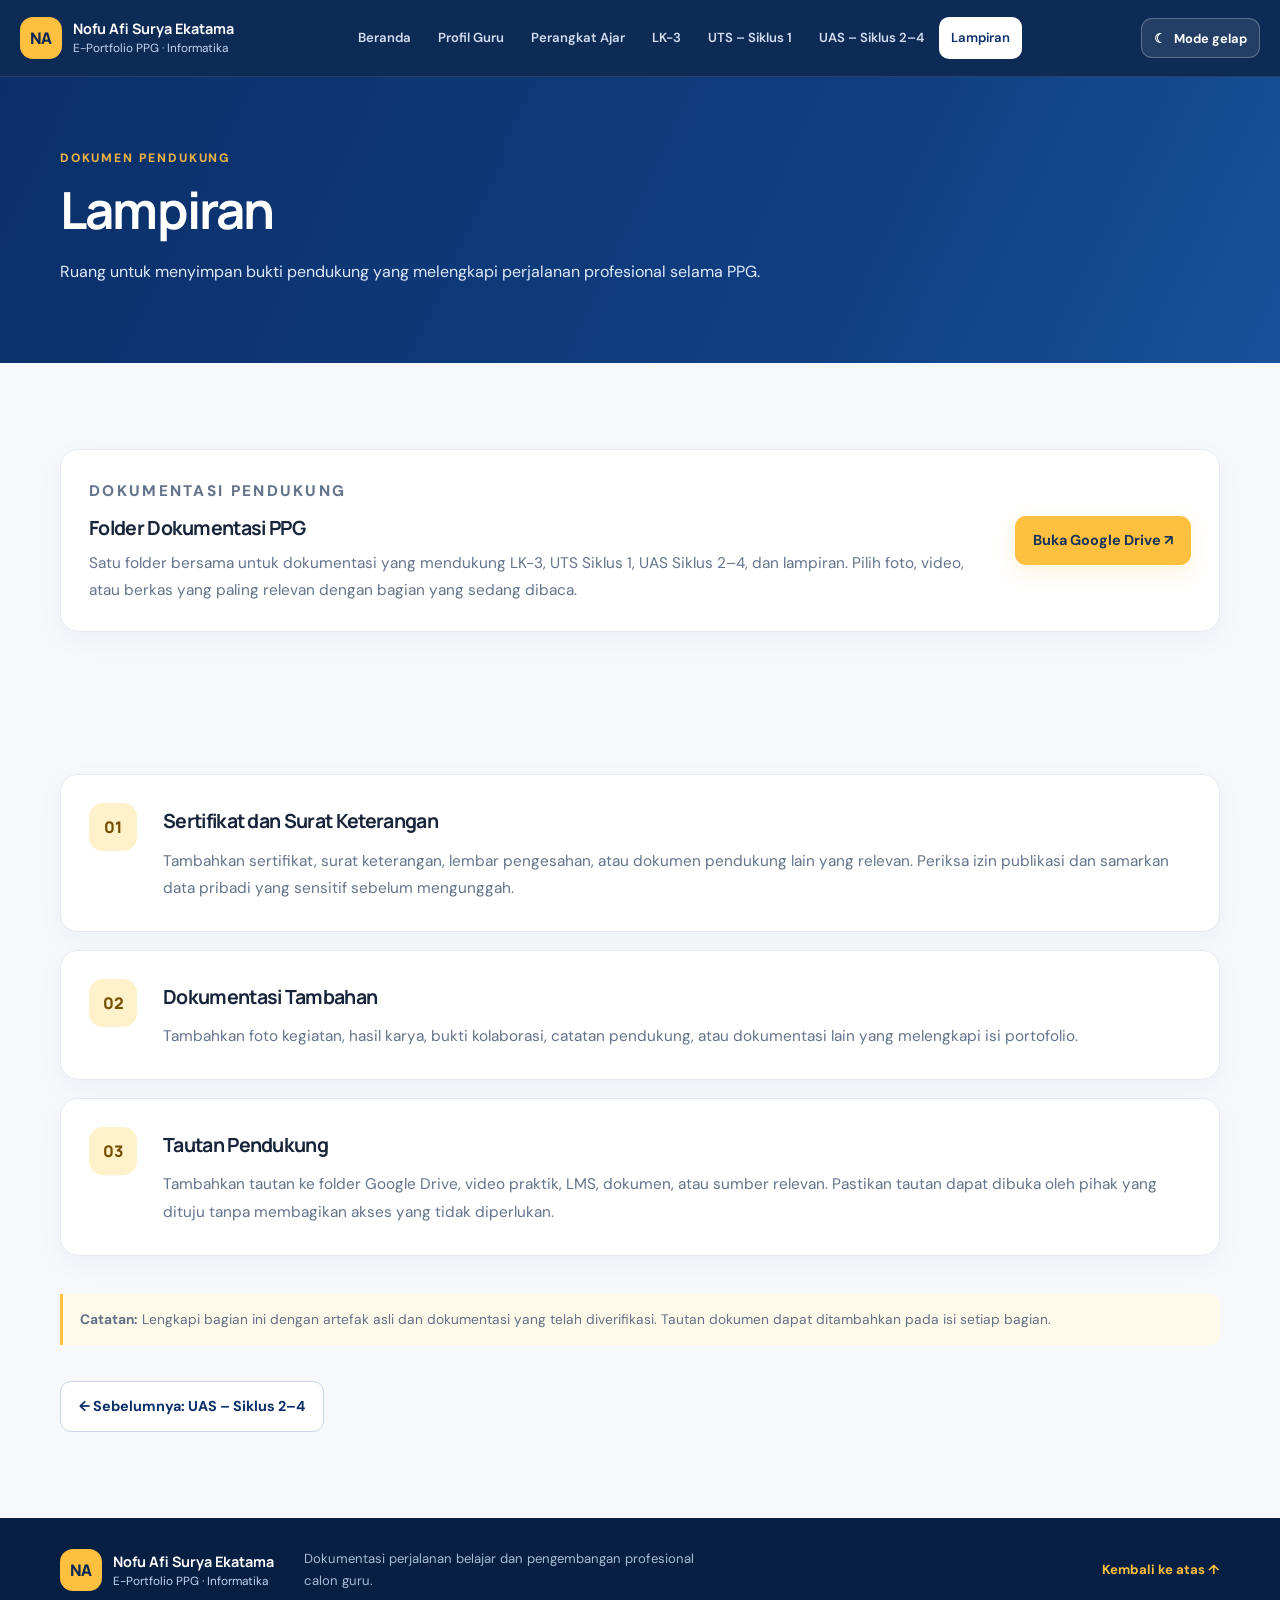
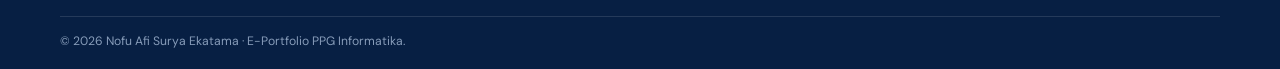
==== commit ef421d1f: "Hubungkan folder dokumentasi bersama pada halaman lampiran.html" ====
--- a/lampiran.html
+++ b/lampiran.html
@@ -29,6 +29,17 @@
     <section class="detail-hero"><div class="container">
       <p class="section-label">DOKUMEN PENDUKUNG</p><h1>Lampiran</h1><p>Ruang untuk menyimpan bukti pendukung yang melengkapi perjalanan profesional selama PPG.</p>
     </div></section>
+
+    <section class="section" aria-label="Folder dokumentasi PPG"><div class="container">
+      <div class="detail-card" style="display:flex;align-items:center;justify-content:space-between;gap:20px;flex-wrap:wrap">
+        <div style="flex:1;min-width:230px">
+          <p class="section-label">DOKUMENTASI PENDUKUNG</p>
+          <h2 style="margin:0 0 8px">Folder Dokumentasi PPG</h2>
+          <p style="margin:0;line-height:1.75">Satu folder bersama untuk dokumentasi yang mendukung LK-3, UTS Siklus 1, UAS Siklus 2–4, dan lampiran. Pilih foto, video, atau berkas yang paling relevan dengan bagian yang sedang dibaca.</p>
+        </div>
+        <a class="button primary" href="https://drive.google.com/drive/folders/1CC_eIdnftYNn2C2JUyn49-VSySFlKUqa?usp=sharing" target="_blank" rel="noopener">Buka Google Drive ↗</a>
+      </div>
+    </div></section>
     <section class="section detail-section"><div class="container detail-list">
       <article class="detail-card">
         <div class="detail-index">01</div>
--- a/style.css
+++ b/style.css
@@ -559,3 +559,138 @@
   .portfolio-edit-link, .portfolio-upload-link { font-size: .8rem; }
   .copyright { font-size: .74rem; }
 }
+
+
+/* Penyegaran visual khusus halaman Profil Guru */
+.profile-page { background: var(--surface, #f7f9fc); }
+.profile-page .profile-hero {
+  position: relative;
+  overflow: hidden;
+  padding: clamp(58px, 8vw, 96px) 0 clamp(64px, 8vw, 92px);
+  background: radial-gradient(circle at 84% 20%, rgba(231,183,76,.25), transparent 25%),
+              radial-gradient(circle at 10% 100%, rgba(68,125,198,.3), transparent 34%),
+              linear-gradient(125deg, #08234e 0%, #0b2f68 52%, #174f8d 100%);
+}
+.profile-page .profile-hero::after {
+  content: "NA";
+  position: absolute;
+  right: max(3vw, calc((100vw - 1160px)/2));
+  bottom: -88px;
+  color: rgba(255,255,255,.055);
+  font: 900 clamp(10rem, 23vw, 19rem)/1 "Manrope", sans-serif;
+  letter-spacing: -.1em;
+  pointer-events: none;
+}
+.profile-page .profile-hero-inner { position: relative; z-index: 1; }
+.profile-page .profile-hero .section-label { color: #f4cd76; letter-spacing: .16em; }
+.profile-page .profile-hero h1 { max-width: 850px; font-size: clamp(2.5rem, 6vw, 4.6rem); letter-spacing: -.045em; line-height: 1.08; margin: 16px 0 22px; }
+.profile-page .profile-hero h1 span { color: #f2c969; }
+.profile-page .profile-hero-lead { max-width: 650px; font-size: 1.08rem; line-height: 1.85; color: #e4edfb; }
+.profile-page .profile-hero-tags { display: flex; flex-wrap: wrap; gap: 10px; margin-top: 24px; }
+.profile-page .profile-hero-tags span { border: 1px solid rgba(255,255,255,.24); background: rgba(255,255,255,.08); color: #fff; border-radius: 999px; padding: 8px 14px; font-size: .82rem; }
+.profile-page .detail-section { padding-top: clamp(34px, 5vw, 62px); }
+.profile-page .detail-list { gap: 22px; }
+.profile-page .detail-card {
+  position: relative;
+  overflow: hidden;
+  grid-template-columns: 58px minmax(0, 1fr);
+  gap: 22px;
+  padding: clamp(22px, 4vw, 38px);
+  border: 1px solid #e1e8f2;
+  border-radius: 22px;
+  background: linear-gradient(145deg, #fff 0%, #fbfcff 100%);
+  box-shadow: 0 12px 35px rgba(10,38,78,.055);
+  transition: transform .22s ease, box-shadow .22s ease, border-color .22s ease;
+}
+.profile-page .detail-card:hover { transform: translateY(-3px); box-shadow: 0 18px 42px rgba(10,38,78,.09); border-color: #d4b05a; }
+.profile-page .detail-index {
+  display: flex; align-items: center; justify-content: center;
+  width: 48px; height: 48px; border-radius: 15px;
+  background: linear-gradient(145deg, #0b2f68, #1c5595);
+  color: #f5ce71; font-weight: 800; font-size: .95rem;
+  box-shadow: 0 7px 16px rgba(11,47,104,.2);
+}
+.profile-page .detail-card h2 { color: #102f5b; font-size: clamp(1.22rem, 2vw, 1.5rem); letter-spacing: -.02em; margin: 3px 0 18px; }
+.profile-page .detail-card h3 { color: #174477; font-size: 1rem; }
+.profile-page .detail-card p { color: #52627a; }
+.profile-page .detail-card strong { color: #193a67; }
+.profile-page .detail-card ul { color: #52627a !important; }
+.profile-page .detail-card li { padding-left: 3px; margin: 4px 0; }
+.profile-page .detail-card li::marker { color: #c99b32; }
+.profile-page .detail-card img { box-shadow: 0 12px 28px rgba(12,38,75,.15); border: 4px solid #fff !important; }
+.profile-page .content-note { border: 1px solid #ead9a8; border-left: 4px solid #d6ad49; border-radius: 14px; background: #fffaf0; color: #66542c; padding: 18px 20px; }
+.profile-page .page-navigation { padding-top: 8px; }
+.profile-page .page-navigation .button { border-radius: 12px; }
+html[data-theme="dark"] .profile-page { background: #0b1422; }
+html[data-theme="dark"] .profile-page .detail-card {
+  background: linear-gradient(145deg, #172438 0%, #111d2f 100%);
+  border-color: #2a3c55; box-shadow: 0 14px 36px rgba(0,0,0,.18);
+}
+html[data-theme="dark"] .profile-page .detail-card:hover { border-color: #a98535; }
+html[data-theme="dark"] .profile-page .detail-card h2 { color: #f1d58c; }
+html[data-theme="dark"] .profile-page .detail-card h3,
+html[data-theme="dark"] .profile-page .detail-card strong { color: #f2d995; }
+html[data-theme="dark"] .profile-page .detail-card p,
+html[data-theme="dark"] .profile-page .detail-card ul { color: #c3d0e2 !important; }
+html[data-theme="dark"] .profile-page .detail-card img { border-color: #25354b !important; }
+html[data-theme="dark"] .profile-page .content-note { background: #292416; border-color: #594a25; color: #ead9a6; }
+@media (max-width: 700px) {
+  .profile-page .detail-card { grid-template-columns: 1fr; gap: 14px; padding: 22px; border-radius: 18px; }
+  .profile-page .detail-index { width: 42px; height: 42px; border-radius: 13px; }
+  .profile-page .profile-hero { padding: 54px 0 62px; }
+  .profile-page .profile-hero-lead { font-size: 1rem; }
+}
+@media (prefers-reduced-motion: reduce) {
+  .profile-page .detail-card { transition: none; }
+  .profile-page .detail-card:hover { transform: none; }
+}
+
+
+/* Animasi halus dan profesional untuk seluruh halaman portofolio */
+@keyframes fadeUpSoft {
+  from { opacity: 0; transform: translateY(16px); }
+  to { opacity: 1; transform: translateY(0); }
+}
+@keyframes fadeInSoft {
+  from { opacity: 0; }
+  to { opacity: 1; }
+}
+@keyframes gentleFloat {
+  0%, 100% { transform: translateY(0); }
+  50% { transform: translateY(-5px); }
+}
+.hero-copy > * {
+  animation: fadeUpSoft .65s ease both;
+}
+.hero-copy > *:nth-child(2) { animation-delay: .08s; }
+.hero-copy > *:nth-child(3) { animation-delay: .14s; }
+.hero-copy > *:nth-child(4) { animation-delay: .2s; }
+.hero-copy > *:nth-child(5) { animation-delay: .26s; }
+.hero-visual { animation: fadeInSoft .8s ease .12s both; }
+.photo-frame { transition: transform .35s ease, box-shadow .35s ease; }
+.photo-frame:hover { transform: rotate(0deg) translateY(-3px); box-shadow: 16px 23px 0 rgba(255,191,63,.72); }
+.decor-one { animation: gentleFloat 7s ease-in-out infinite; }
+.reveal-on-scroll {
+  opacity: 0;
+  transform: translateY(16px);
+  transition: opacity .6s ease, transform .6s ease;
+  transition-delay: var(--reveal-delay, 0ms);
+}
+.reveal-on-scroll.is-visible { opacity: 1; transform: translateY(0); }
+.detail-hero .container { animation: fadeUpSoft .65s ease both; }
+.profile-page .profile-hero-inner { animation: fadeUpSoft .7s ease both; }
+.profile-page .profile-hero::after { animation: fadeInSoft 1.1s ease both; }
+.profile-page .detail-card { transition: transform .24s ease, box-shadow .24s ease, border-color .24s ease; }
+.profile-page .detail-card:hover { transform: translateY(-3px); }
+.button, .text-link, .card-link, .page-navigation .button { transition: transform .2s ease, box-shadow .2s ease, background-color .2s ease; }
+.button:hover, .text-link:hover, .card-link:hover { transform: translateY(-2px); }
+:focus-visible { outline: 3px solid #e5b23f; outline-offset: 3px; }
+@media (prefers-reduced-motion: reduce) {
+  *, *::before, *::after {
+    animation-duration: .01ms !important;
+    animation-iteration-count: 1 !important;
+    transition-duration: .01ms !important;
+    scroll-behavior: auto !important;
+  }
+  .reveal-on-scroll { opacity: 1; transform: none; }
+}
